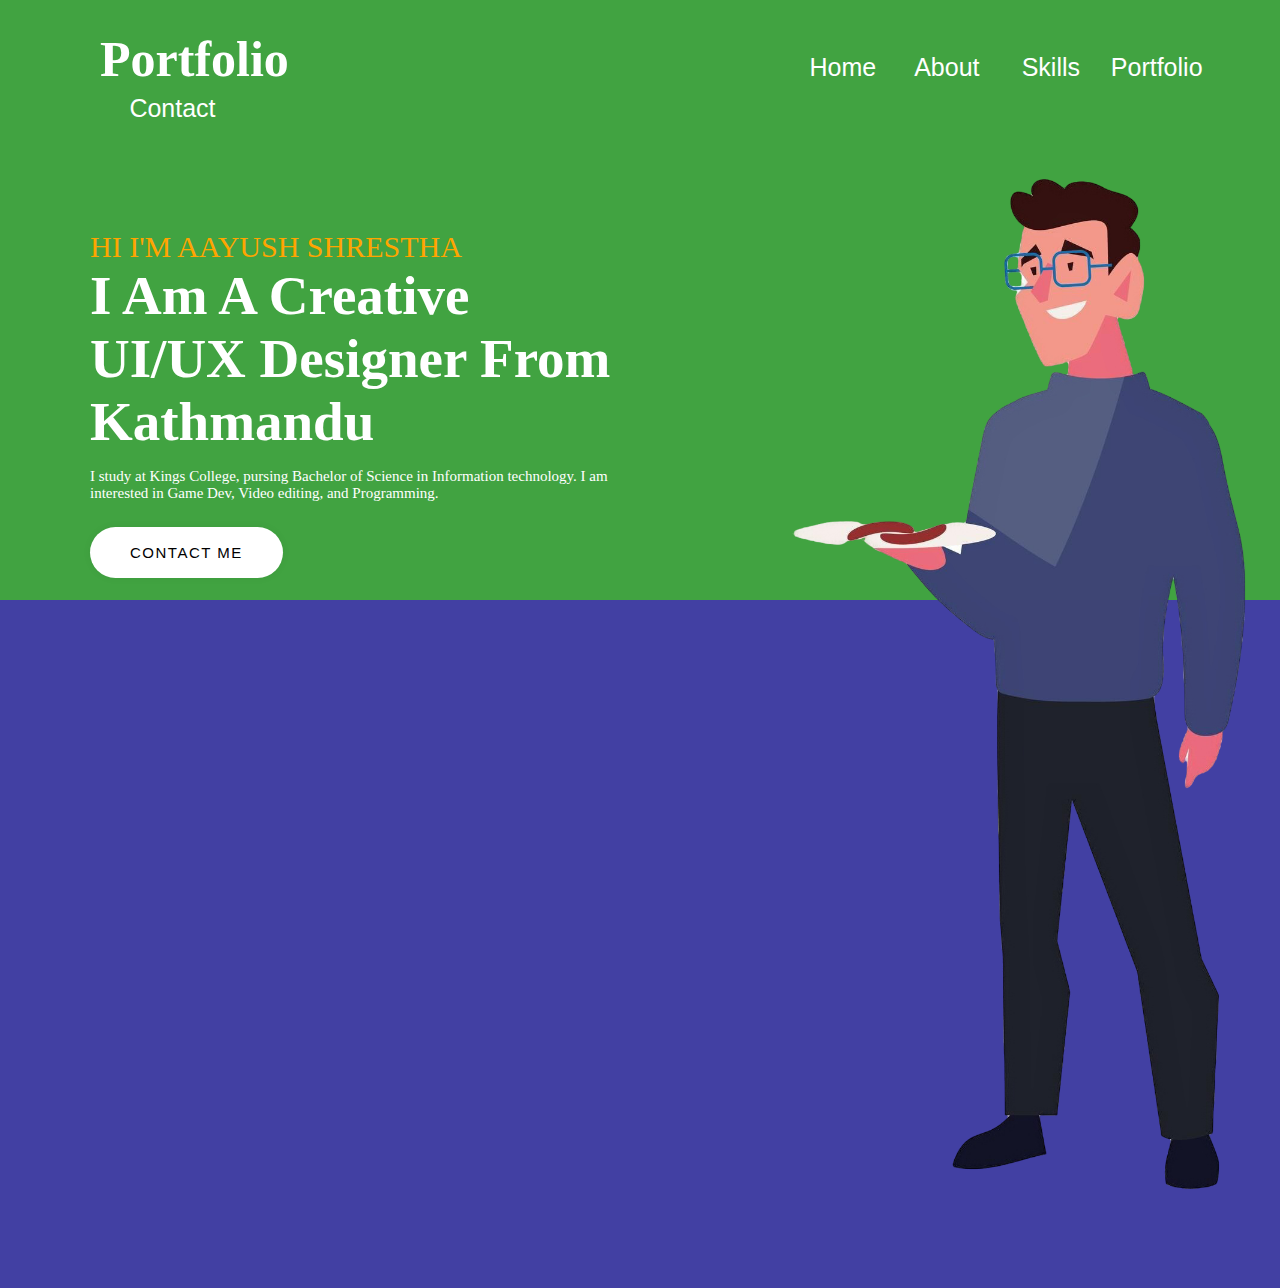
==== index.html @ 980167fb "Portfolio" ====
<!DOCTYPE html>
<html lang="en">
<head>
  <meta charset="UTF-8">
  <meta name="viewport" content="width=device-width, initial-scale=1.0">
  <title>practice</title>
  <link rel="stylesheet" href="index.css">
  <style>
    
  </style>
</head>
<body>
  <div class="mainDiv">
    <div  class="header">
      <h1 style="display: inline; color: white; font-size: 50px;">Portfolio</h1>
      <div style="margin-left: 500px; display: inline;" >
      <button class="buttons1" style="font-size: 25px;">Home</button>
      <a href="about.html"><button class="buttons1" style="font-size: 25px;"> About</button></a>
      <a href="skill.html"><button class="buttons1" style="font-size: 25px;"> Skills</button></a>
      <a href="portfolio.html"><button class="buttons1" style="font-size: 25px;"> Portfolio</button></a>
      <a href="contact.html"><button class="buttons" style="font-size: 25px;" > Contact</button></a>
     </div>
    </div>
    <div  class="body">
      <div style=" padding-left: 90px; padding-top: 100px;">
        <p style="color: orange; font-size: 30px; margin-bottom: 0; margin: 0; margin-top: 50px;">HI I'M AAYUSH SHRESTHA</p>
        <p style="color: white; font-size: 55px; margin: 0; font-weight: bold;">I Am A Creative UI/UX Designer From Kathmandu</p>
        <p style="color: white; font-size: 15px;">I study at Kings College, pursing Bachelor of Science in Information technology. I am interested in Game Dev, Video editing, and Programming.</p>
        <a href="contact.html"><button class="ui" style="margin-top: 10px;">Contact Me</button></a>
      </div>
      <div>

        <img src="image.png" alt="" style="width: 1200px; margin-bottom: 0; margin-top: 4px; margin-left: -200px;">
      </div>

    </div>
  </div>
</body>
</html>
---- index.css ----
body{
  background-color: #4240A3;
  padding: 0;
  margin: 0;
  font-family: konnect;
}

.mainDiv{
  display: grid;
  grid-template-rows: 80px 520px;
  margin: 0;
  background-color: #41a341;
  
}

.header{
  padding-left: 100px;
  padding-top: 30px;
  font-family: konnect;
}
.header1{
  padding-left: 100px;
  padding-top: 30px;
  font-family: konnect;
}


.buttons{
  
  background-color: #41a341;
  height: 40px;
  color: white;
  width: 145px;
  font-size: 18px;
  border: 0;
  cursor: pointer;
}
.buttons1{
  
  background-color: #41a341;
  height: 40px;
  color: white;
  width: 100px;
  font-size: 18px;
  border: 0;
  cursor: pointer;
}

.but{
  background-color: #41a341;
  border: 0;
  height: 40px;
  color: white;
  width: 80px;
}

.body{
  display: grid;
  grid-template-columns: 619px 619px;
}


.ui {
padding: 17px 40px;
border-radius: 50px;
cursor: pointer;
border: 0;
background-color: white;
box-shadow: rgb(0 0 0 / 5%) 0 0 8px;
letter-spacing: 1.5px;
text-transform: uppercase;
font-size: 15px;
transition: all 0.5s ease;
}

.ui:hover {
letter-spacing: 3px;
background-color: #DF7E7F;
color: hsl(0, 0%, 100%);
box-shadow: #DF7E7F;

}

.ui:active {
letter-spacing: 3px;
background-color: #DF7E7F;
color: hsl(0, 0%, 100%);
box-shadow: #DF7E7F;
transform: translateY(10px);
transition: 100ms;


}
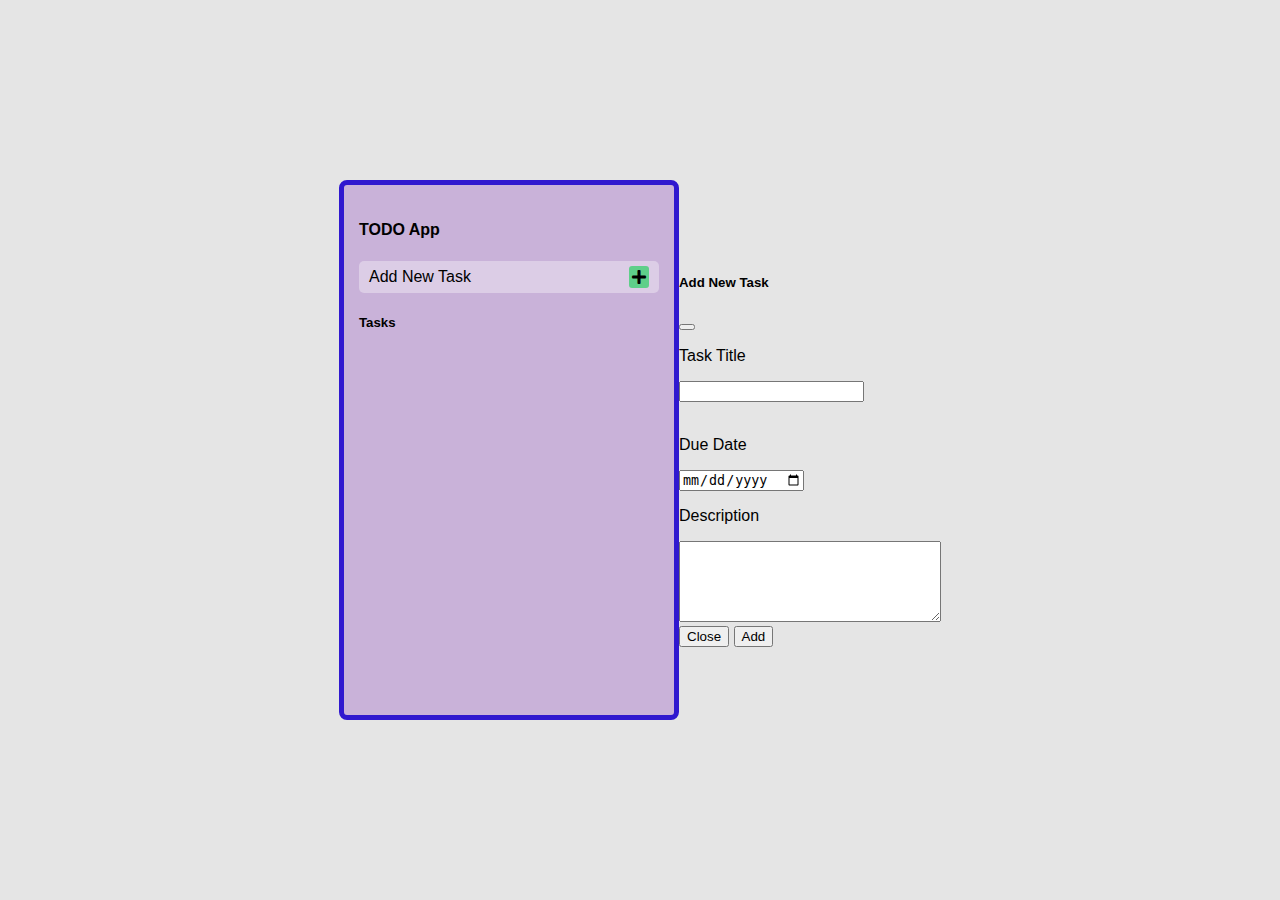
==== commit 71cd8573: "ToDo applications" ====
--- a/index.html
+++ b/index.html
@@ -1,39 +1,78 @@
-<!DOCTYPE html>
-<html lang="en">
-<head>
-  <meta charset="UTF-8">
-  <meta name="viewport" content="width=device-width, initial-scale=1.0">
-  <title>practice</title>
-  <link rel="stylesheet" href="index.css">
-  <style>
-    
-  </style>
-</head>
-<body>
-  <div class="mainDiv">
-    <div  class="header">
-      <h1 style="display: inline; color: white; font-size: 50px;">Portfolio</h1>
-      <div style="margin-left: 500px; display: inline;" >
-      <button class="buttons1" style="font-size: 25px;">Home</button>
-      <a href="about.html"><button class="buttons1" style="font-size: 25px;"> About</button></a>
-      <a href="skill.html"><button class="buttons1" style="font-size: 25px;"> Skills</button></a>
-      <a href="portfolio.html"><button class="buttons1" style="font-size: 25px;"> Portfolio</button></a>
-      <a href="contact.html"><button class="buttons" style="font-size: 25px;" > Contact</button></a>
-     </div>
-    </div>
-    <div  class="body">
-      <div style=" padding-left: 90px; padding-top: 100px;">
-        <p style="color: orange; font-size: 30px; margin-bottom: 0; margin: 0; margin-top: 50px;">HI I'M AAYUSH SHRESTHA</p>
-        <p style="color: white; font-size: 55px; margin: 0; font-weight: bold;">I Am A Creative UI/UX Designer From Kathmandu</p>
-        <p style="color: white; font-size: 15px;">I study at Kings College, pursing Bachelor of Science in Information technology. I am interested in Game Dev, Video editing, and Programming.</p>
-        <a href="contact.html"><button class="ui" style="margin-top: 10px;">Contact Me</button></a>
-      </div>
-      <div>
-
-        <img src="image.png" alt="" style="width: 1200px; margin-bottom: 0; margin-top: 4px; margin-left: -200px;">
-      </div>
-
-    </div>
-  </div>
-</body>
+<!DOCTYPE html>
+<html lang="en">
+<head>
+    <meta charset="UTF-8">
+    <meta name="viewport" content="width=device-width, initial-scale=1.0">
+    <title>ToDo App</title>
+    <link rel="stylesheet" href="styles.css">
+    <link
+  href="https://cdn.jsdelivr.net/npm/bootstrap@5.1.3/dist/css/bootstrap.min.css"
+  rel="stylesheet"
+  integrity="sha384-1BmE4kWBq78iYhFldvKuhfTAU6auU8tT94WrHftjDbrCEXSU1oBoqyl2QvZ6jIW3"
+  crossorigin="anonymous" />
+<link rel="stylesheet" href="https://cdnjs.cloudflare.com/ajax/libs/font-awesome/5.15.4/css/all.min.css" />
+</head>
+<body>
+    <div class="app">
+        <h4 class="mb-3">TODO App</h4>
+      
+        <div id="addNew" data-bs-toggle="modal" data-bs-target="#form">
+          <span>Add New Task</span>
+          <i class="fas fa-plus"></i>
+        </div>
+        <h5 class="text-center my-3">Tasks</h5>
+        <div id="tasks"></div>
+      </div>
+      <!-- Modal -->
+      <form
+      class="modal fade"
+      id="form"
+      tabindex="-1"
+      aria-labelledby="exampleModalLabel"
+      aria-hidden="true"
+    >
+      <div class="modal-dialog">
+        <div class="modal-content">
+          <div class="modal-header">
+            <h5 class="modal-title" id="exampleModalLabel">Add New Task</h5>
+            <button
+              type="button"
+              class="btn-close"
+              data-bs-dismiss="modal"
+              aria-label="Close"
+            ></button>
+          </div>
+          <div class="modal-body">
+            <p>Task Title</p>
+            <input type="text" class="form-control" name="" id="textInput" />
+            <div id="msg"></div>
+            <br />
+            <p>Due Date</p>
+            <input type="date" class="form-control" name="" id="dateInput" />
+            <br />
+            <p>Description</p>
+            <textarea
+              name=""
+              class="form-control"
+              id="textarea"
+              cols="30"
+              rows="5"
+            ></textarea>
+          </div>
+          <div class="modal-footer">
+            <button type="button" class="btn btn-secondary" data-bs-dismiss="modal">
+              Close
+            </button>
+            <button type="submit" id="add" class="btn btn-primary">Add</button>
+          </div>
+        </div>
+      </div>
+    </form>
+    <script src="main.js"></script> 
+    <script
+  src="https://cdn.jsdelivr.net/npm/bootstrap@5.1.3/dist/js/bootstrap.bundle.min.js"
+  integrity="sha384-ka7Sk0Gln4gmtz2MlQnikT1wXgYsOg+OMhuP+IlRH9sENBO0LRn5q+8nbTov4+1p"
+  crossorigin="anonymous"
+></script>
+</body>
 </html>--- a/styles.css
+++ b/styles.css
@@ -0,0 +1,63 @@
+body {
+    font-family: sans-serif;
+    margin: 0 50px;
+    background-color: #e5e5e5;
+    overflow: hidden;
+    display: flex;
+    justify-content: center;
+    align-items: center;
+    height: 100vh;
+  }
+
+  .app {
+    background-color: #c9b2d9;
+    width: 300px;
+    height: 500px;
+    border: 5px solid #3018cf;
+    border-radius: 8px;
+    padding: 15px;
+  }
+
+  #addNew {
+    display: flex;
+    justify-content: space-between;
+    align-items: center;
+    background-color: rgba(255, 255, 255, 0.35);
+    padding: 5px 10px;
+    border-radius: 5px;
+    cursor: pointer;
+  }
+  .fa-plus {
+    background-color: #18cf55a2;
+    padding: 3px;
+    border-radius: 3px;
+  }
+
+  #msg {
+    color: red;
+  }
+
+  #tasks {
+    display: grid;
+    grid-template-columns: 1fr;
+    gap: 14px;
+  }
+  
+  #tasks div {
+    border: 3px solid #3018cf;
+    background-color: #ffffff;
+    border-radius: 6px;
+    padding: 5px;
+    display: grid;
+    gap: 4px;
+  }
+
+  #tasks div .options {
+    justify-self: center;
+    display: flex;
+    gap: 20px;
+  }
+  
+  #tasks div .options i {
+    cursor: pointer;
+  }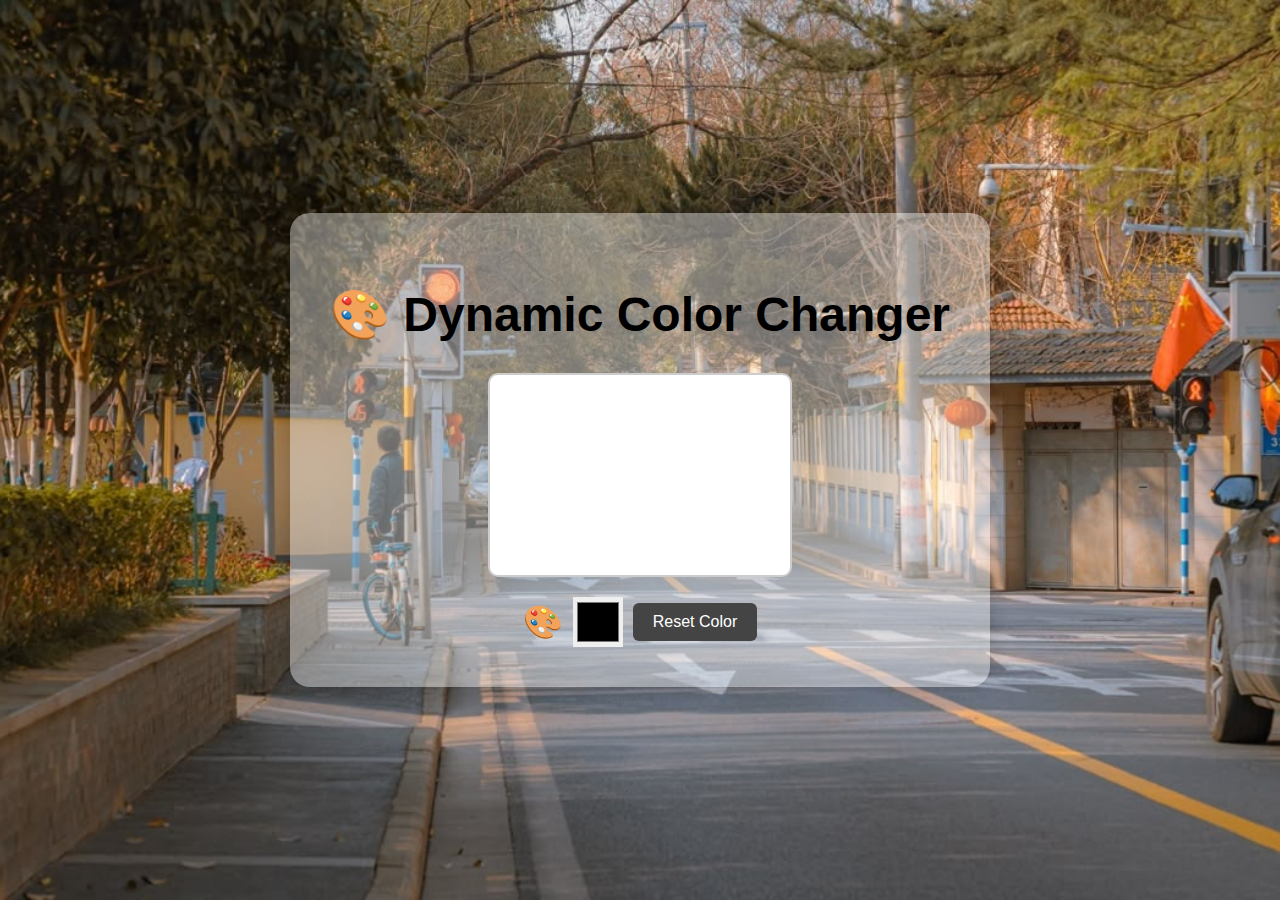
==== commit 90f9be97: "Dynamic Color Changer" ====
--- a/index.html
+++ b/index.html
@@ -1,78 +1,24 @@
 <!DOCTYPE html>
 <html lang="en">
 <head>
-    <meta charset="UTF-8">
-    <meta name="viewport" content="width=device-width, initial-scale=1.0">
-    <title>ToDo App</title>
-    <link rel="stylesheet" href="styles.css">
-    <link
-  href="https://cdn.jsdelivr.net/npm/bootstrap@5.1.3/dist/css/bootstrap.min.css"
-  rel="stylesheet"
-  integrity="sha384-1BmE4kWBq78iYhFldvKuhfTAU6auU8tT94WrHftjDbrCEXSU1oBoqyl2QvZ6jIW3"
-  crossorigin="anonymous" />
-<link rel="stylesheet" href="https://cdnjs.cloudflare.com/ajax/libs/font-awesome/5.15.4/css/all.min.css" />
+  <meta charset="UTF-8">
+  <title>Dynamic Color Changer</title>
+  <link rel="stylesheet" href="styles.css">
 </head>
 <body>
-    <div class="app">
-        <h4 class="mb-3">TODO App</h4>
-      
-        <div id="addNew" data-bs-toggle="modal" data-bs-target="#form">
-          <span>Add New Task</span>
-          <i class="fas fa-plus"></i>
-        </div>
-        <h5 class="text-center my-3">Tasks</h5>
-        <div id="tasks"></div>
-      </div>
-      <!-- Modal -->
-      <form
-      class="modal fade"
-      id="form"
-      tabindex="-1"
-      aria-labelledby="exampleModalLabel"
-      aria-hidden="true"
-    >
-      <div class="modal-dialog">
-        <div class="modal-content">
-          <div class="modal-header">
-            <h5 class="modal-title" id="exampleModalLabel">Add New Task</h5>
-            <button
-              type="button"
-              class="btn-close"
-              data-bs-dismiss="modal"
-              aria-label="Close"
-            ></button>
-          </div>
-          <div class="modal-body">
-            <p>Task Title</p>
-            <input type="text" class="form-control" name="" id="textInput" />
-            <div id="msg"></div>
-            <br />
-            <p>Due Date</p>
-            <input type="date" class="form-control" name="" id="dateInput" />
-            <br />
-            <p>Description</p>
-            <textarea
-              name=""
-              class="form-control"
-              id="textarea"
-              cols="30"
-              rows="5"
-            ></textarea>
-          </div>
-          <div class="modal-footer">
-            <button type="button" class="btn btn-secondary" data-bs-dismiss="modal">
-              Close
-            </button>
-            <button type="submit" id="add" class="btn btn-primary">Add</button>
-          </div>
-        </div>
-      </div>
-    </form>
-    <script src="main.js"></script> 
-    <script
-  src="https://cdn.jsdelivr.net/npm/bootstrap@5.1.3/dist/js/bootstrap.bundle.min.js"
-  integrity="sha384-ka7Sk0Gln4gmtz2MlQnikT1wXgYsOg+OMhuP+IlRH9sENBO0LRn5q+8nbTov4+1p"
-  crossorigin="anonymous"
-></script>
+
+  <div class="container">
+    <h1>🎨 Dynamic Color Changer</h1>
+    
+    <div class="color-box" id="colorBox"></div>
+
+    <div class="controls">
+      <label for="colorPicker" class="emoji-label">🎨</label>
+      <input type="color" id="colorPicker">
+      <button id="resetBtn">Reset Color</button>
+    </div>
+  </div>
+
+  <script src="script.js"></script>
 </body>
 </html>--- a/styles.css
+++ b/styles.css
@@ -1,63 +1,71 @@
+/* Full page background and centering */
 body {
-    font-family: sans-serif;
-    margin: 0 50px;
-    background-color: #e5e5e5;
-    overflow: hidden;
+    margin: 0;
+    height: 100vh;
+    background: url('@linviena.jpeg') no-repeat center center fixed;
+    background-size: cover;
     display: flex;
     justify-content: center;
     align-items: center;
-    height: 100vh;
+    font-family: Arial, sans-serif;
   }
-
-  .app {
-    background-color: #c9b2d9;
+  
+  .container {
+    background-color: rgba(255, 255, 255, 0.4);
+    padding: 40px;
+    border-radius: 20px;
+    text-align: center;
+    box-shadow: 0 0 20px rgba(0, 0, 0, 0.2);
+  }
+  
+  /* Heading */
+  h1 {
+    font-size: 3rem;
+    margin-bottom: 30px;
+  }
+  
+  /* Colored box */
+  .color-box {
     width: 300px;
-    height: 500px;
-    border: 5px solid #3018cf;
-    border-radius: 8px;
-    padding: 15px;
+    height: 200px;
+    background-color: #ffffff;
+    border: 2px solid #ccc;
+    border-radius: 10px;
+    transition: background-color 0.4s ease;
+    margin: 0 auto 20px auto;
   }
-
-  #addNew {
+  
+  /* Controls */
+  .controls {
     display: flex;
-    justify-content: space-between;
+    justify-content: center;
     align-items: center;
-    background-color: rgba(255, 255, 255, 0.35);
-    padding: 5px 10px;
-    border-radius: 5px;
+    gap: 10px;
+  }
+  
+  .controls input[type="color"] {
+    width: 50px;
+    height: 50px;
+    border: none;
     cursor: pointer;
   }
-  .fa-plus {
-    background-color: #18cf55a2;
-    padding: 3px;
-    border-radius: 3px;
-  }
-
-  #msg {
-    color: red;
-  }
-
-  #tasks {
-    display: grid;
-    grid-template-columns: 1fr;
-    gap: 14px;
+  
+  .controls button {
+    padding: 10px 20px;
+    font-size: 1rem;
+    cursor: pointer;
+    background-color: #444;
+    color: white;
+    border: none;
+    border-radius: 6px;
+    transition: background-color 0.3s ease;
   }
   
-  #tasks div {
-    border: 3px solid #3018cf;
-    background-color: #ffffff;
-    border-radius: 6px;
-    padding: 5px;
-    display: grid;
-    gap: 4px;
-  }
-
-  #tasks div .options {
-    justify-self: center;
-    display: flex;
-    gap: 20px;
+  .controls button:hover {
+    background-color: #222;
   }
   
-  #tasks div .options i {
-    cursor: pointer;
+  .emoji-label {
+    font-size: 2rem;
+    cursor: default;
   }